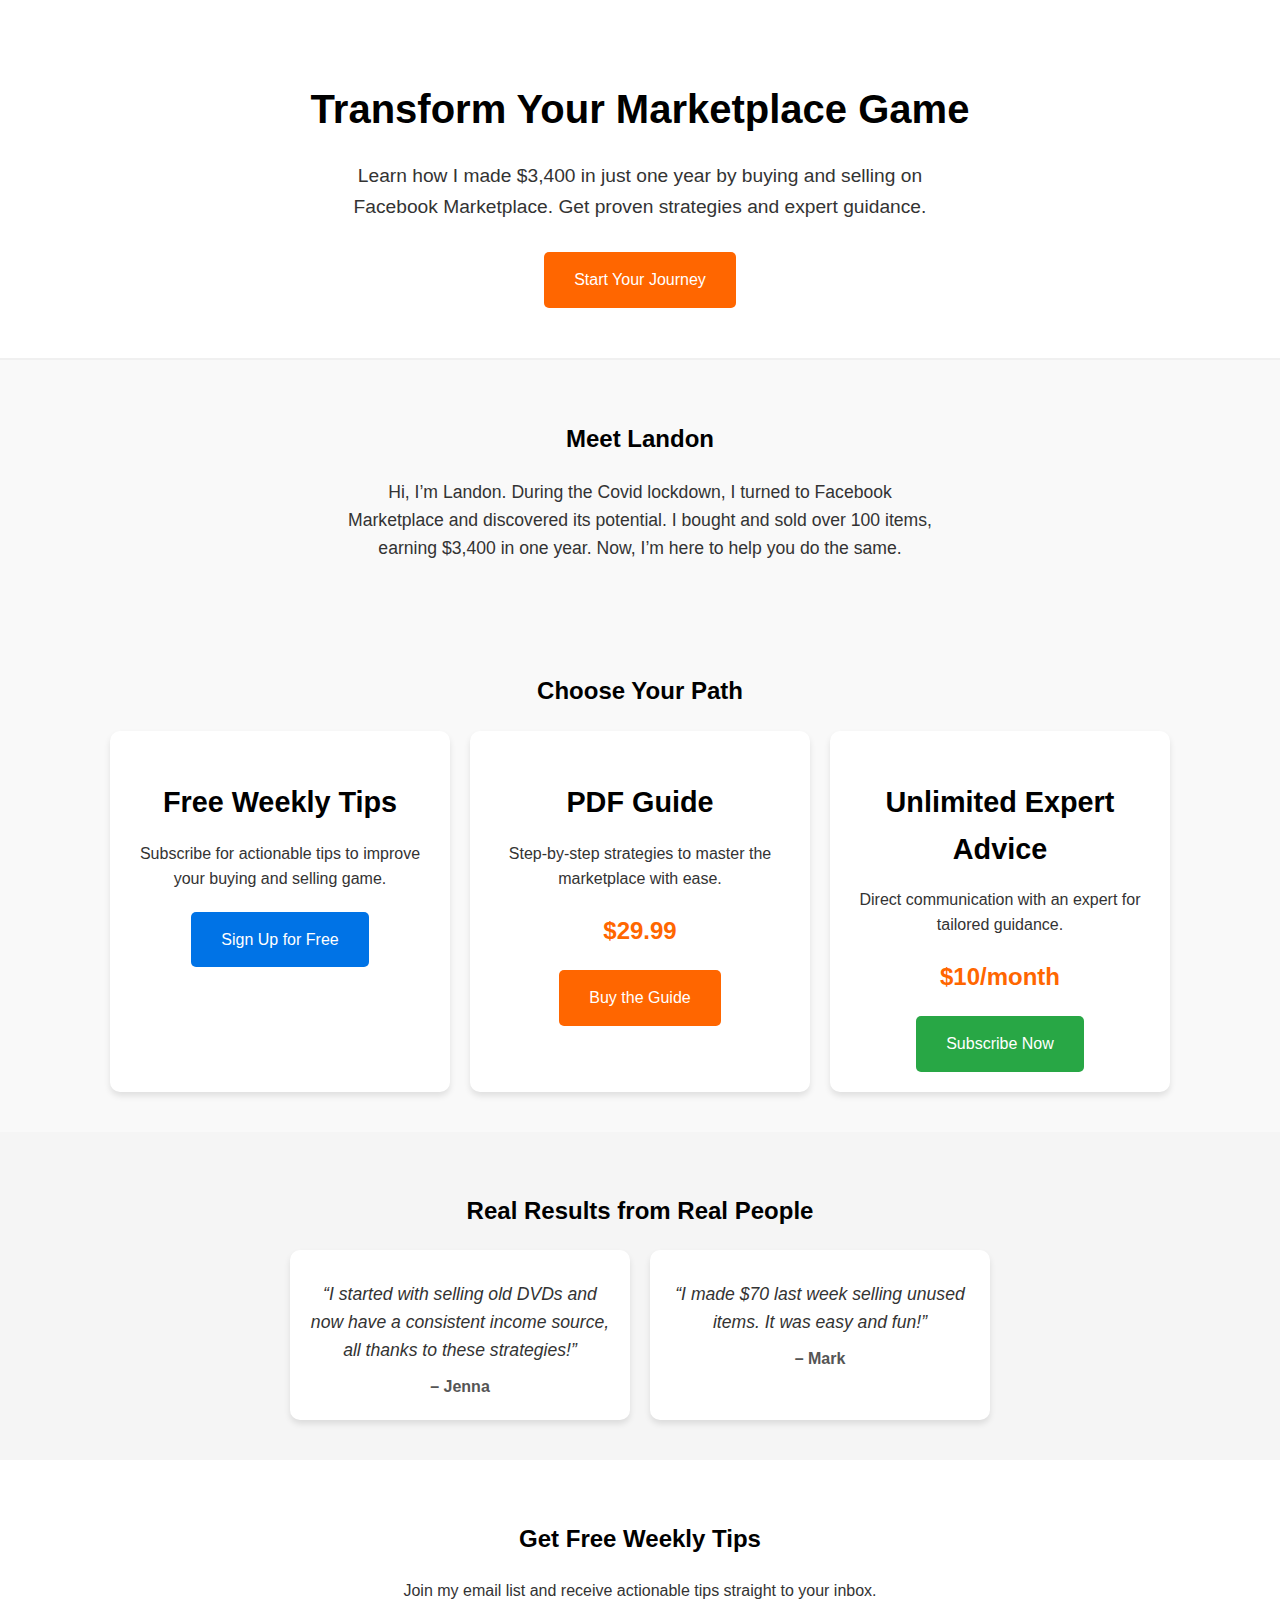
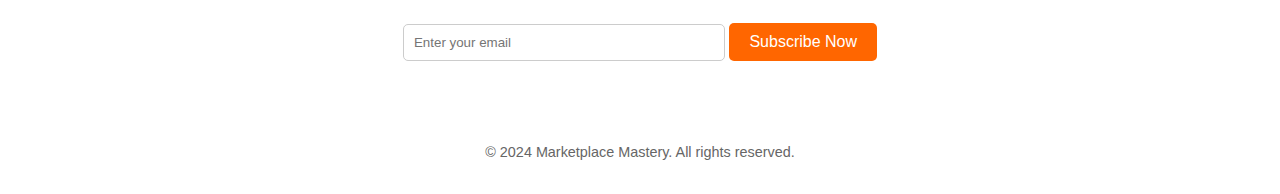
==== index.html @ 11ba4daa "fixed ui" ====
<!DOCTYPE html>
<html lang="en">
<head>
  <meta charset="UTF-8">
  <meta name="viewport" content="width=device-width, initial-scale=1.0">
  <title>Marketplace Mastery</title>
  <link rel="stylesheet" href="styles.css">
</head>
<body>

<!-- Hero Section -->
<header class="hero">
  <div class="hero-content">
    <h1>Transform Your Marketplace Game</h1>
    <p>Learn how I made $3,400 in just one year by buying and selling on Facebook Marketplace. Get proven strategies and expert guidance.</p>
    <div class="cta-buttons">
      <a href="#packages" class="btn primary-btn">Start Your Journey</a>
    </div>
  </div>
</header>

<!-- About Section -->
<section id="about" class="about">
  <h2>Meet Landon</h2>
  <p>Hi, I’m Landon. During the Covid lockdown, I turned to Facebook Marketplace and discovered its potential. I bought and sold over 100 items, earning $3,400 in one year. Now, I’m here to help you do the same.</p>
</section>

<!-- Package Cards Section -->
<section id="packages" class="packages">
  <h2>Choose Your Path</h2>
  <div class="package-cards">
    <div class="package-card">
      <h3>Free Weekly Tips</h3>
      <p>Subscribe for actionable tips to improve your buying and selling game.</p>
      <a href="#email-signup" class="btn secondary-btn">Sign Up for Free</a>
    </div>
    <div class="package-card">
      <h3>PDF Guide</h3>
      <p>Step-by-step strategies to master the marketplace with ease.</p>
      <p class="price">$29.99</p>
      <a href="buy-now.html" class="btn primary-btn">Buy the Guide</a>
    </div>
    <div class="package-card">
      <h3>Unlimited Expert Advice</h3>
      <p>Direct communication with an expert for tailored guidance.</p>
      <p class="price">$10/month</p>
      <a href="subscribe-now.html" class="btn tertiary-btn">Subscribe Now</a>
    </div>
  </div>
</section>

<!-- Testimonials Section -->
<section class="testimonials">
  <h2>Real Results from Real People</h2>
  <div class="testimonial-cards">
    <div class="testimonial-card">
      <p>“I started with selling old DVDs and now have a consistent income source, all thanks to these strategies!”</p>
      <strong>– Jenna</strong>
    </div>
    <div class="testimonial-card">
      <p>“I made $70 last week selling unused items. It was easy and fun!”</p>
      <strong>– Mark</strong>
    </div>
  </div>
</section>

<!-- Email Signup Section -->
<section id="email-signup" class="email-signup">
  <h2>Get Free Weekly Tips</h2>
  <p>Join my email list and receive actionable tips straight to your inbox.</p>
  <form action="https://api.web3forms.com/submit" method="POST">
    <input type="hidden" name="access_key" value="YOUR_ACCESS_KEY">
    <input type="email" name="email" placeholder="Enter your email" required>
    <button type="submit" class="btn primary-btn">Subscribe Now</button>
  </form>
</section>

<!-- Footer -->
<footer>
  <p>&copy; 2024 Marketplace Mastery. All rights reserved.</p>
</footer>

</body>
</html>
---- styles.css ----
/* General Styles */
body {
  font-family: 'Arial', sans-serif;
  margin: 0;
  padding: 0;
  background-color: #f9f9f9;
  color: #333;
  line-height: 1.6;
}

h1, h2, h3 {
  text-align: center;
  color: #000;
}

p {
  text-align: center;
  max-width: 600px;
  margin: 10px auto;
}

/* Hero Section */
.hero {
  background-color: #fff;
  padding: 50px 20px;
  text-align: center;
  border-bottom: 2px solid #f0f0f0;
}

.hero h1 {
  font-size: 2.5em;
  margin-bottom: 20px;
}

.hero p {
  font-size: 1.2em;
  margin-bottom: 30px;
}

.cta-buttons {
  margin-top: 20px;
}

.btn {
  display: inline-block;
  padding: 15px 30px;
  font-size: 1em;
  text-decoration: none;
  border-radius: 5px;
  transition: background-color 0.3s;
}

.primary-btn {
  background-color: #ff6600;
  color: #fff;
}

.primary-btn:hover {
  background-color: #e65c00;
}

.secondary-btn {
  background-color: #0073e6;
  color: #fff;
}

.secondary-btn:hover {
  background-color: #005bb5;
}

.tertiary-btn {
  background-color: #28a745;
  color: #fff;
}

.tertiary-btn:hover {
  background-color: #218838;
}

/* About Section */
.about {
  padding: 40px 20px;
}

.about p {
  font-size: 1.1em;
}

/* Packages Section */
.packages {
  padding: 40px 20px;
}

.package-cards {
  display: flex;
  justify-content: center;
  gap: 20px;
  flex-wrap: wrap;
}

.package-card {
  background-color: #fff;
  padding: 20px;
  border-radius: 10px;
  box-shadow: 0 4px 6px rgba(0, 0, 0, 0.1);
  text-align: center;
  width: 300px;
}

.package-card h3 {
  font-size: 1.8em;
  margin-bottom: 15px;
}

.package-card p {
  font-size: 1em;
  margin-bottom: 20px;
}

.package-card .price {
  font-size: 1.5em;
  font-weight: bold;
  color: #ff6600;
}

/* Testimonials Section */
.testimonials {
  padding: 40px 20px;
  background-color: #f5f5f5;
}

.testimonial-cards {
  display: flex;
  justify-content: center;
  gap: 20px;
  flex-wrap: wrap;
}

.testimonial-card {
  background-color: #fff;
  padding: 20px;
  border-radius: 10px;
  box-shadow: 0 4px 6px rgba(0, 0, 0, 0.1);
  text-align: center;
  width: 300px;
}

.testimonial-card p {
  font-size: 1.1em;
  margin-bottom: 10px;
  font-style: italic;
}

.testimonial-card strong {
  font-size: 1em;
  color: #555;
}

/* Email Signup Section */
.email-signup {
  padding: 40px 20px;
  text-align: center;
  background-color: #fff;
}

.email-signup input {
  padding: 10px;
  width: 300px;
  max-width: 80%;
  margin: 10px 0;
  border: 1px solid #ccc;
  border-radius: 5px;
}

.email-signup button {
  background-color: #ff6600;
  color: #fff;
  padding: 10px 20px;
  border: none;
  border-radius: 5px;
  cursor: pointer;
}

.email-signup button:hover {
  background-color: #e65c00;
}

/* Footer */
footer {
  background-color: #fff;
  padding: 20px;
  text-align: center;
  font-size: 0.9em;
  color: #666;
}
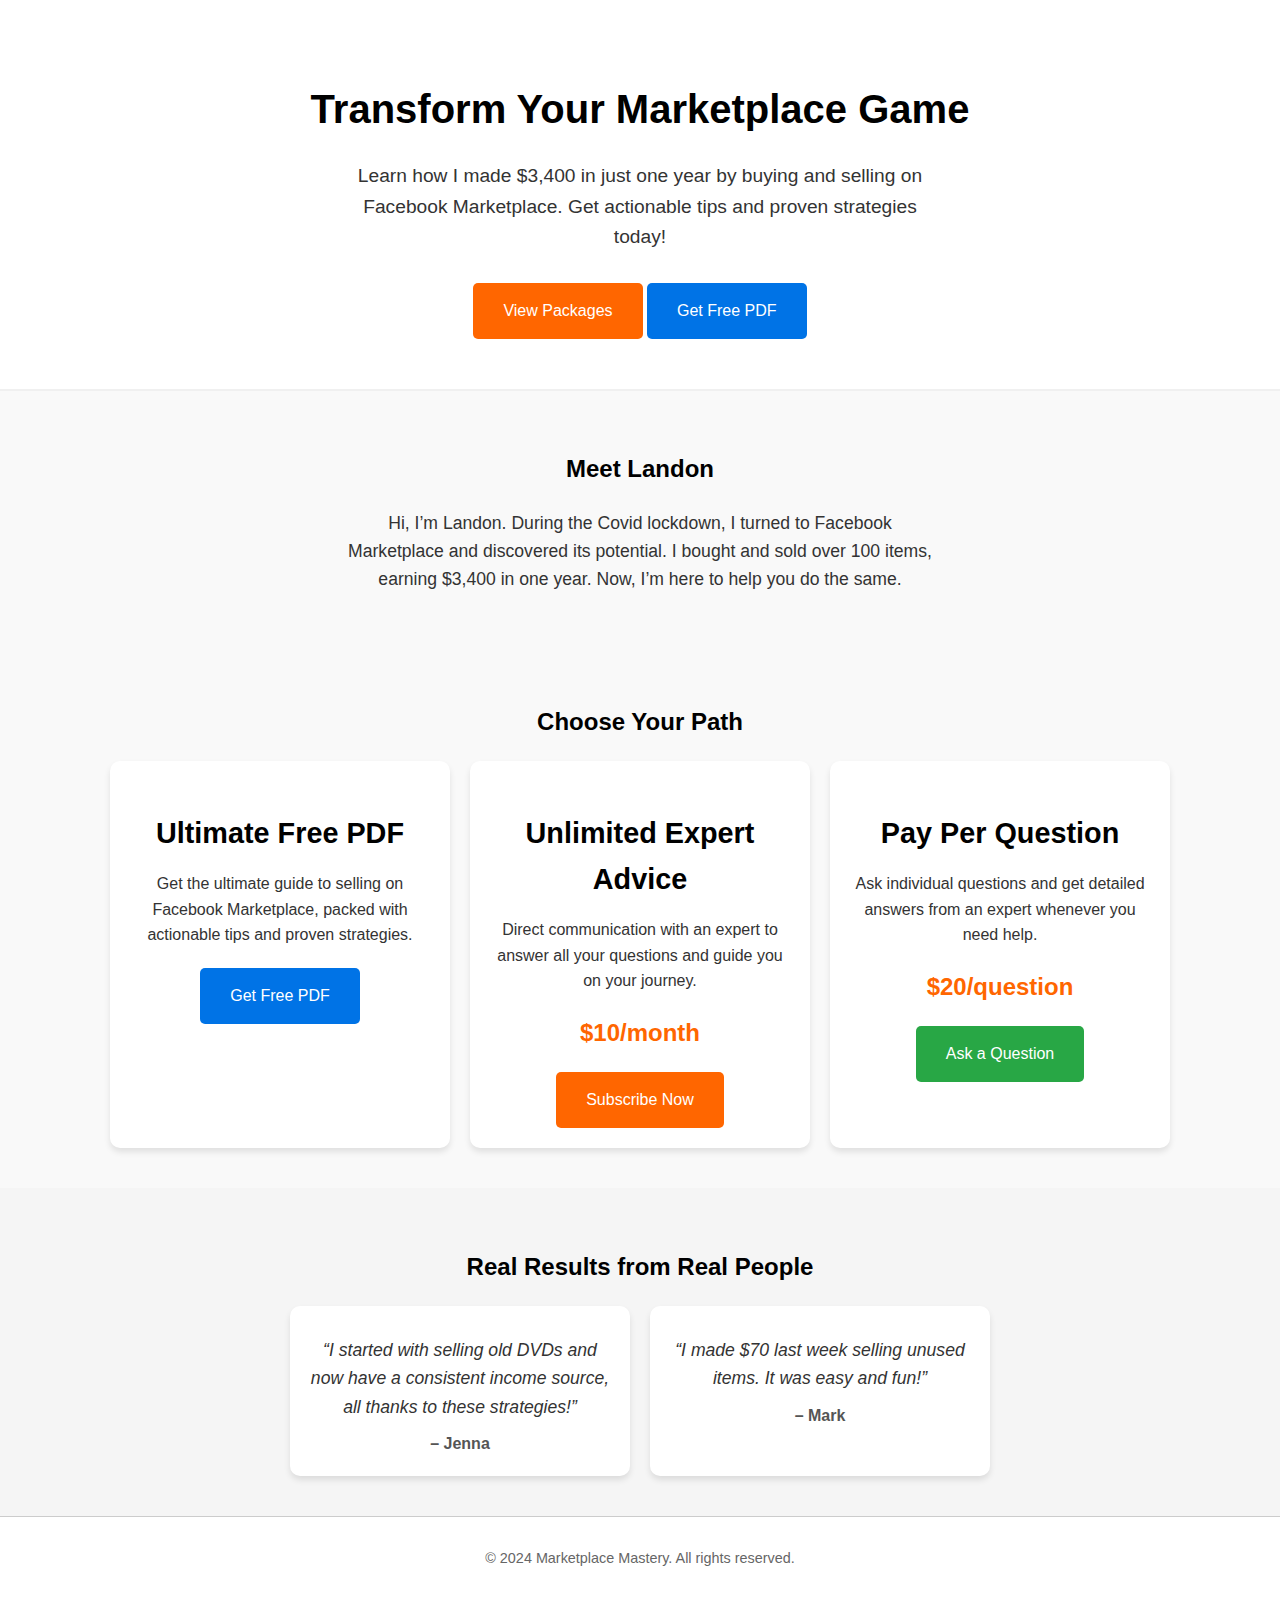
==== commit a593c8c8: "changes made" ====
--- a/index.html
+++ b/index.html
@@ -12,9 +12,10 @@
 <header class="hero">
   <div class="hero-content">
     <h1>Transform Your Marketplace Game</h1>
-    <p>Learn how I made $3,400 in just one year by buying and selling on Facebook Marketplace. Get proven strategies and expert guidance.</p>
+    <p>Learn how I made $3,400 in just one year by buying and selling on Facebook Marketplace. Get actionable tips and proven strategies today!</p>
     <div class="cta-buttons">
-      <a href="#packages" class="btn primary-btn">Start Your Journey</a>
+      <a href="#packages" class="btn primary-btn">View Packages</a>
+      <a href="signup.html" class="btn secondary-btn">Get Free PDF</a>
     </div>
   </div>
 </header>
@@ -29,22 +30,25 @@
 <section id="packages" class="packages">
   <h2>Choose Your Path</h2>
   <div class="package-cards">
+    <!-- Ultimate Free PDF -->
     <div class="package-card">
-      <h3>Free Weekly Tips</h3>
-      <p>Subscribe for actionable tips to improve your buying and selling game.</p>
-      <a href="#email-signup" class="btn secondary-btn">Sign Up for Free</a>
+      <h3>Ultimate Free PDF</h3>
+      <p>Get the ultimate guide to selling on Facebook Marketplace, packed with actionable tips and proven strategies.</p>
+      <a href="signup.html" class="btn secondary-btn">Get Free PDF</a>
     </div>
-    <div class="package-card">
-      <h3>PDF Guide</h3>
-      <p>Step-by-step strategies to master the marketplace with ease.</p>
-      <p class="price">$29.99</p>
-      <a href="buy-now.html" class="btn primary-btn">Buy the Guide</a>
-    </div>
+    <!-- $10/Month Option -->
     <div class="package-card">
       <h3>Unlimited Expert Advice</h3>
-      <p>Direct communication with an expert for tailored guidance.</p>
+      <p>Direct communication with an expert to answer all your questions and guide you on your journey.</p>
       <p class="price">$10/month</p>
-      <a href="subscribe-now.html" class="btn tertiary-btn">Subscribe Now</a>
+      <a href="subscribe-now.html" class="btn primary-btn">Subscribe Now</a>
+    </div>
+    <!-- Pay Per Question -->
+    <div class="package-card">
+      <h3>Pay Per Question</h3>
+      <p>Ask individual questions and get detailed answers from an expert whenever you need help.</p>
+      <p class="price">$20/question</p>
+      <a href="pay-per-question.html" class="btn tertiary-btn">Ask a Question</a>
     </div>
   </div>
 </section>
@@ -64,17 +68,6 @@
   </div>
 </section>
 
-<!-- Email Signup Section -->
-<section id="email-signup" class="email-signup">
-  <h2>Get Free Weekly Tips</h2>
-  <p>Join my email list and receive actionable tips straight to your inbox.</p>
-  <form action="https://api.web3forms.com/submit" method="POST">
-    <input type="hidden" name="access_key" value="YOUR_ACCESS_KEY">
-    <input type="email" name="email" placeholder="Enter your email" required>
-    <button type="submit" class="btn primary-btn">Subscribe Now</button>
-  </form>
-</section>
-
 <!-- Footer -->
 <footer>
   <p>&copy; 2024 Marketplace Mastery. All rights reserved.</p>
--- a/styles.css
+++ b/styles.css
@@ -6,11 +6,14 @@
   background-color: #f9f9f9;
   color: #333;
   line-height: 1.6;
+  display: flex;
+  flex-direction: column;
+  min-height: 100vh; /* Ensures the body stretches to full viewport height */
 }
 
 h1, h2, h3 {
-  text-align: center;
   color: #000;
+  text-align: center;
 }
 
 p {
@@ -156,40 +159,74 @@
   color: #555;
 }
 
-/* Email Signup Section */
-.email-signup {
-  padding: 40px 20px;
-  text-align: center;
-  background-color: #fff;
-}
-
-.email-signup input {
+/* Mailchimp Embed Form Styling */
+#mc_embed_signup {
+  background: #fff;
+  clear: left;
+  font: 14px Helvetica, Arial, sans-serif;
+  width: 100%; /* Let it scale responsively */
+  max-width: 400px; /* Restrict the width */
+  margin: 0 auto; /* Center the form */
+  padding: 20px; /* Add some padding for a neat appearance */
+  border-radius: 8px; /* Rounded corners for modern look */
+  box-shadow: 0 2px 5px rgba(0, 0, 0, 0.1); /* Subtle shadow for depth */
+}
+
+#mc_embed_signup h2 {
+  text-align: center;
+  font-size: 1.5em;
+  margin-bottom: 20px;
+}
+
+#mc_embed_signup .mc-field-group {
+  margin-bottom: 15px;
+}
+
+#mc_embed_signup label {
+  font-weight: bold;
+  display: block;
+  margin-bottom: 5px;
+}
+
+#mc_embed_signup input[type="email"] {
+  width: 100%;
   padding: 10px;
-  width: 300px;
-  max-width: 80%;
-  margin: 10px 0;
   border: 1px solid #ccc;
   border-radius: 5px;
-}
-
-.email-signup button {
+  font-size: 1em;
+}
+
+#mc_embed_signup .button {
+  width: 100%;
   background-color: #ff6600;
-  color: #fff;
-  padding: 10px 20px;
+  color: white;
+  padding: 10px;
+  font-size: 1em;
   border: none;
   border-radius: 5px;
   cursor: pointer;
-}
-
-.email-signup button:hover {
+  text-align: center;
+  transition: background-color 0.3s;
+}
+
+#mc_embed_signup .button:hover {
   background-color: #e65c00;
 }
 
-/* Footer */
+#mc_embed_signup .refferal_badge {
+  display: block;
+  margin: 10px auto;
+  max-width: 200px;
+  height: auto;
+}
+
+/* Footer Styling */
 footer {
-  background-color: #fff;
+  margin-top: auto; /* Pushes the footer to the bottom */
+  background-color: #fff;
+  text-align: center;
   padding: 20px;
-  text-align: center;
   font-size: 0.9em;
   color: #666;
+  border-top: 1px solid #ccc;
 }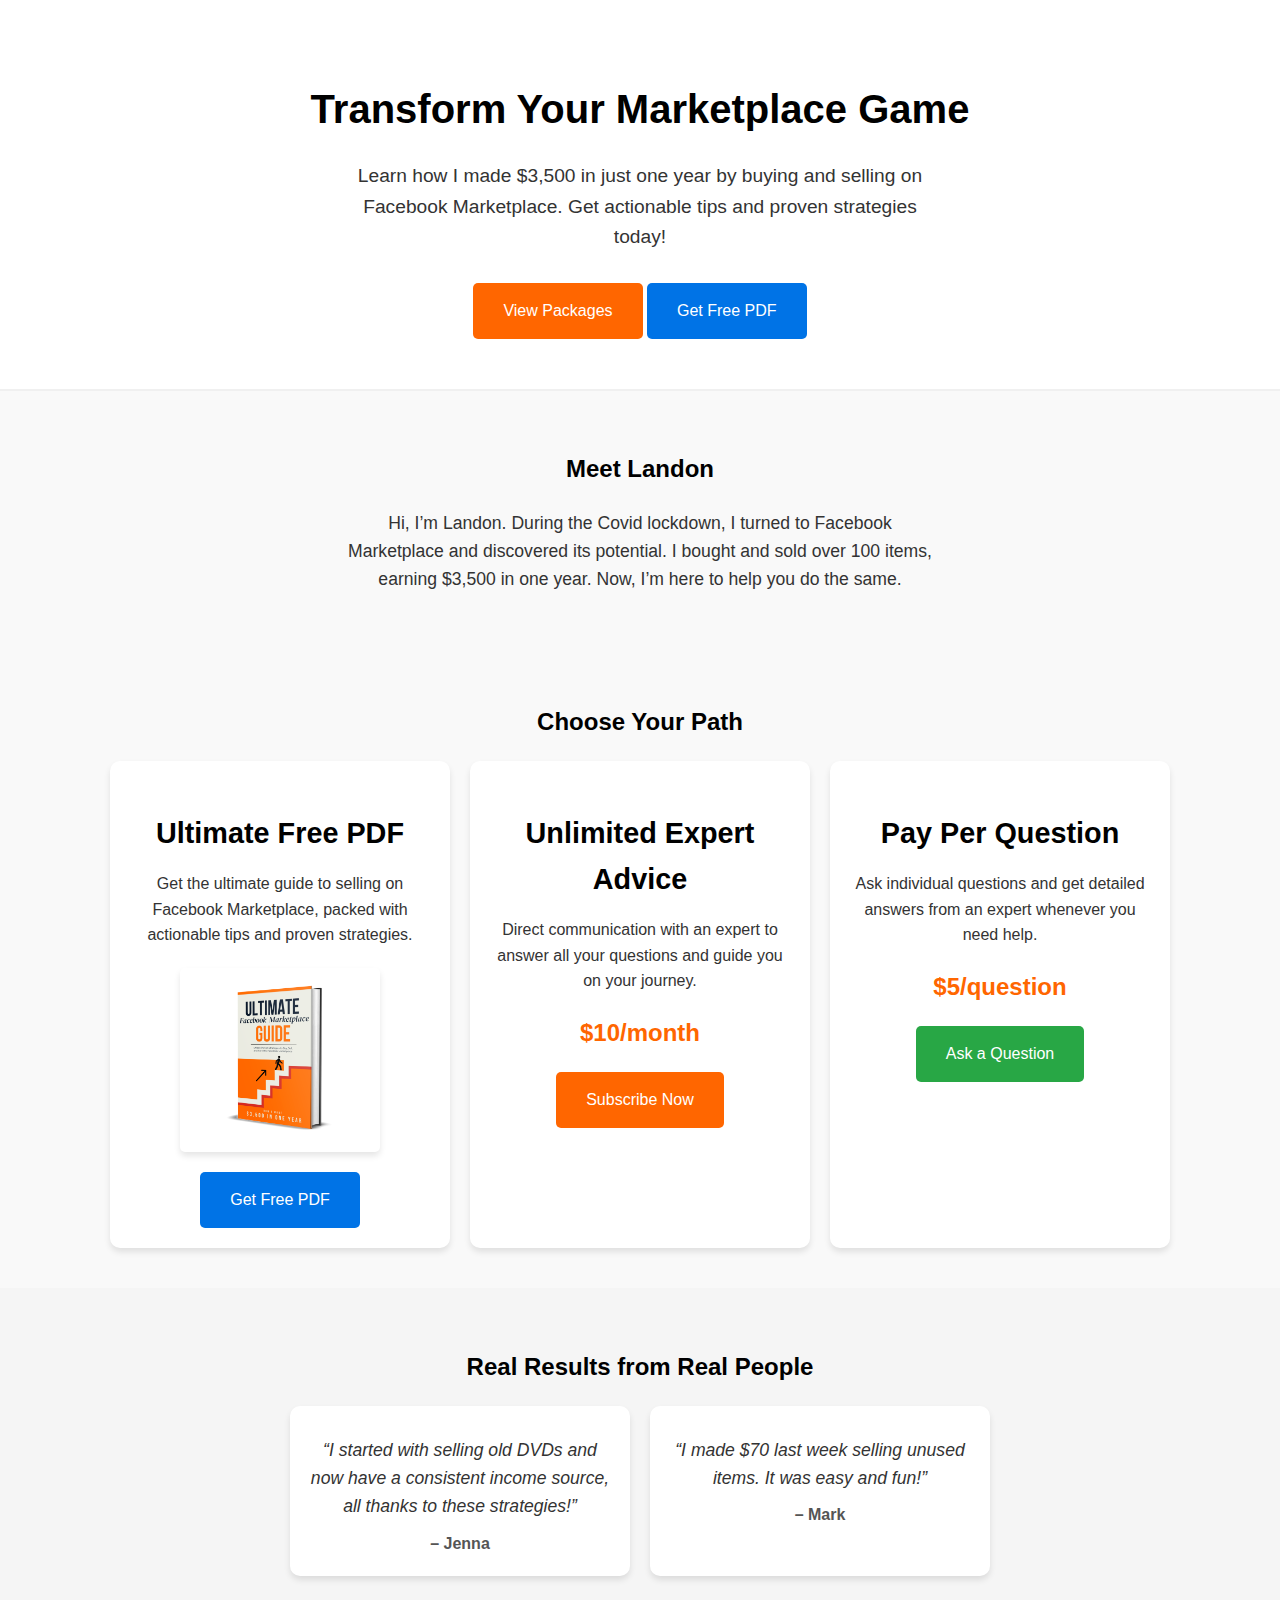
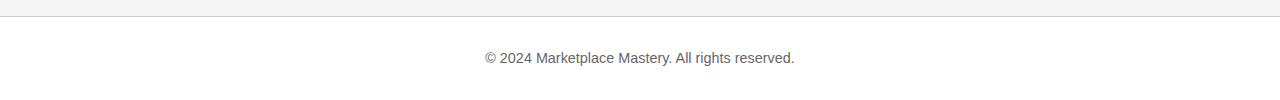
==== commit 9955834a: "added picture fixed ui" ====
--- a/index.html
+++ b/index.html
@@ -12,7 +12,7 @@
 <header class="hero">
   <div class="hero-content">
     <h1>Transform Your Marketplace Game</h1>
-    <p>Learn how I made $3,400 in just one year by buying and selling on Facebook Marketplace. Get actionable tips and proven strategies today!</p>
+    <p>Learn how I made $3,500 in just one year by buying and selling on Facebook Marketplace. Get actionable tips and proven strategies today!</p>
     <div class="cta-buttons">
       <a href="#packages" class="btn primary-btn">View Packages</a>
       <a href="signup.html" class="btn secondary-btn">Get Free PDF</a>
@@ -23,7 +23,7 @@
 <!-- About Section -->
 <section id="about" class="about">
   <h2>Meet Landon</h2>
-  <p>Hi, I’m Landon. During the Covid lockdown, I turned to Facebook Marketplace and discovered its potential. I bought and sold over 100 items, earning $3,400 in one year. Now, I’m here to help you do the same.</p>
+  <p>Hi, I’m Landon. During the Covid lockdown, I turned to Facebook Marketplace and discovered its potential. I bought and sold over 100 items, earning $3,500 in one year. Now, I’m here to help you do the same.</p>
 </section>
 
 <!-- Package Cards Section -->
@@ -34,6 +34,8 @@
     <div class="package-card">
       <h3>Ultimate Free PDF</h3>
       <p>Get the ultimate guide to selling on Facebook Marketplace, packed with actionable tips and proven strategies.</p>
+      <!-- Add the book cover image -->
+      <img src="Assets/BookCover.png" alt="Ultimate Facebook Marketplace Guide" class="pdf-cover">
       <a href="signup.html" class="btn secondary-btn">Get Free PDF</a>
     </div>
     <!-- $10/Month Option -->
@@ -47,7 +49,7 @@
     <div class="package-card">
       <h3>Pay Per Question</h3>
       <p>Ask individual questions and get detailed answers from an expert whenever you need help.</p>
-      <p class="price">$20/question</p>
+      <p class="price">$5/question</p>
       <a href="pay-per-question.html" class="btn tertiary-btn">Ask a Question</a>
     </div>
   </div>
--- a/styles.css
+++ b/styles.css
@@ -126,6 +126,16 @@
   color: #ff6600;
 }
 
+/* PDF Cover Styling */
+.pdf-cover {
+  display: block;
+  margin: 20px auto;
+  max-width: 200px; /* Adjust width for consistency */
+  height: auto;
+  box-shadow: 0 4px 6px rgba(0, 0, 0, 0.1); /* Subtle shadow for depth */
+  border-radius: 5px; /* Optional rounded corners */
+}
+
 /* Testimonials Section */
 .testimonials {
   padding: 40px 20px;
@@ -159,33 +169,74 @@
   color: #555;
 }
 
-/* Mailchimp Embed Form Styling */
+/* Footer Styling */
+footer {
+  margin-top: auto; /* Pushes the footer to the bottom */
+  background-color: #fff;
+  text-align: center;
+  padding: 20px;
+  font-size: 0.9em;
+  color: #666;
+  border-top: 1px solid #ccc;
+}
+
+/* Showcase for Larger PDF Cover */
+.pdf-showcase {
+  display: flex;
+  justify-content: center;
+  align-items: center;
+  padding: 40px 20px;
+  background-color: #f9f9f9; /* Light background for contrast */
+}
+
+.pdf-large-cover {
+  max-width: 400px; /* Large width for emphasis */
+  height: auto;
+  box-shadow: 0 8px 16px rgba(0, 0, 0, 0.2); /* Stronger shadow for depth */
+  border-radius: 10px; /* Smooth corners */
+}
+
+/* Adjust alignment of the form */
+#mc_embed {
+  padding: 40px 20px;
+  text-align: center;
+}
+
+/* Showcase for Larger PDF Cover */
+.pdf-showcase {
+  display: flex;
+  justify-content: center;
+  align-items: center;
+  padding: 40px 20px;
+  background-color: #f9f9f9; /* Light background for contrast */
+}
+
+.pdf-large-cover {
+  max-width: 400px; /* Large width for emphasis */
+  height: auto;
+  box-shadow: 0 8px 16px rgba(0, 0, 0, 0.2); /* Stronger shadow for depth */
+  border-radius: 10px; /* Smooth corners */
+}
+
+/* Mailchimp Form Styling */
+#mc_embed {
+  padding: 40px 20px;
+  text-align: center;
+}
+
 #mc_embed_signup {
   background: #fff;
-  clear: left;
-  font: 14px Helvetica, Arial, sans-serif;
-  width: 100%; /* Let it scale responsively */
-  max-width: 400px; /* Restrict the width */
-  margin: 0 auto; /* Center the form */
-  padding: 20px; /* Add some padding for a neat appearance */
-  border-radius: 8px; /* Rounded corners for modern look */
-  box-shadow: 0 2px 5px rgba(0, 0, 0, 0.1); /* Subtle shadow for depth */
+  padding: 20px;
+  border-radius: 8px;
+  box-shadow: 0 4px 6px rgba(0, 0, 0, 0.1);
+  max-width: 500px;
+  margin: 0 auto;
 }
 
 #mc_embed_signup h2 {
-  text-align: center;
-  font-size: 1.5em;
+  font-size: 1.8em;
   margin-bottom: 20px;
-}
-
-#mc_embed_signup .mc-field-group {
-  margin-bottom: 15px;
-}
-
-#mc_embed_signup label {
-  font-weight: bold;
-  display: block;
-  margin-bottom: 5px;
+  color: #333;
 }
 
 #mc_embed_signup input[type="email"] {
@@ -194,39 +245,20 @@
   border: 1px solid #ccc;
   border-radius: 5px;
   font-size: 1em;
+  margin-bottom: 15px;
 }
 
 #mc_embed_signup .button {
-  width: 100%;
-  background-color: #ff6600;
+  background-color: #0073e6;
   color: white;
-  padding: 10px;
-  font-size: 1em;
   border: none;
+  padding: 10px 20px;
   border-radius: 5px;
+  font-size: 1em;
   cursor: pointer;
-  text-align: center;
   transition: background-color 0.3s;
 }
 
 #mc_embed_signup .button:hover {
-  background-color: #e65c00;
-}
-
-#mc_embed_signup .refferal_badge {
-  display: block;
-  margin: 10px auto;
-  max-width: 200px;
-  height: auto;
-}
-
-/* Footer Styling */
-footer {
-  margin-top: auto; /* Pushes the footer to the bottom */
-  background-color: #fff;
-  text-align: center;
-  padding: 20px;
-  font-size: 0.9em;
-  color: #666;
-  border-top: 1px solid #ccc;
+  background-color: #005bb5;
 }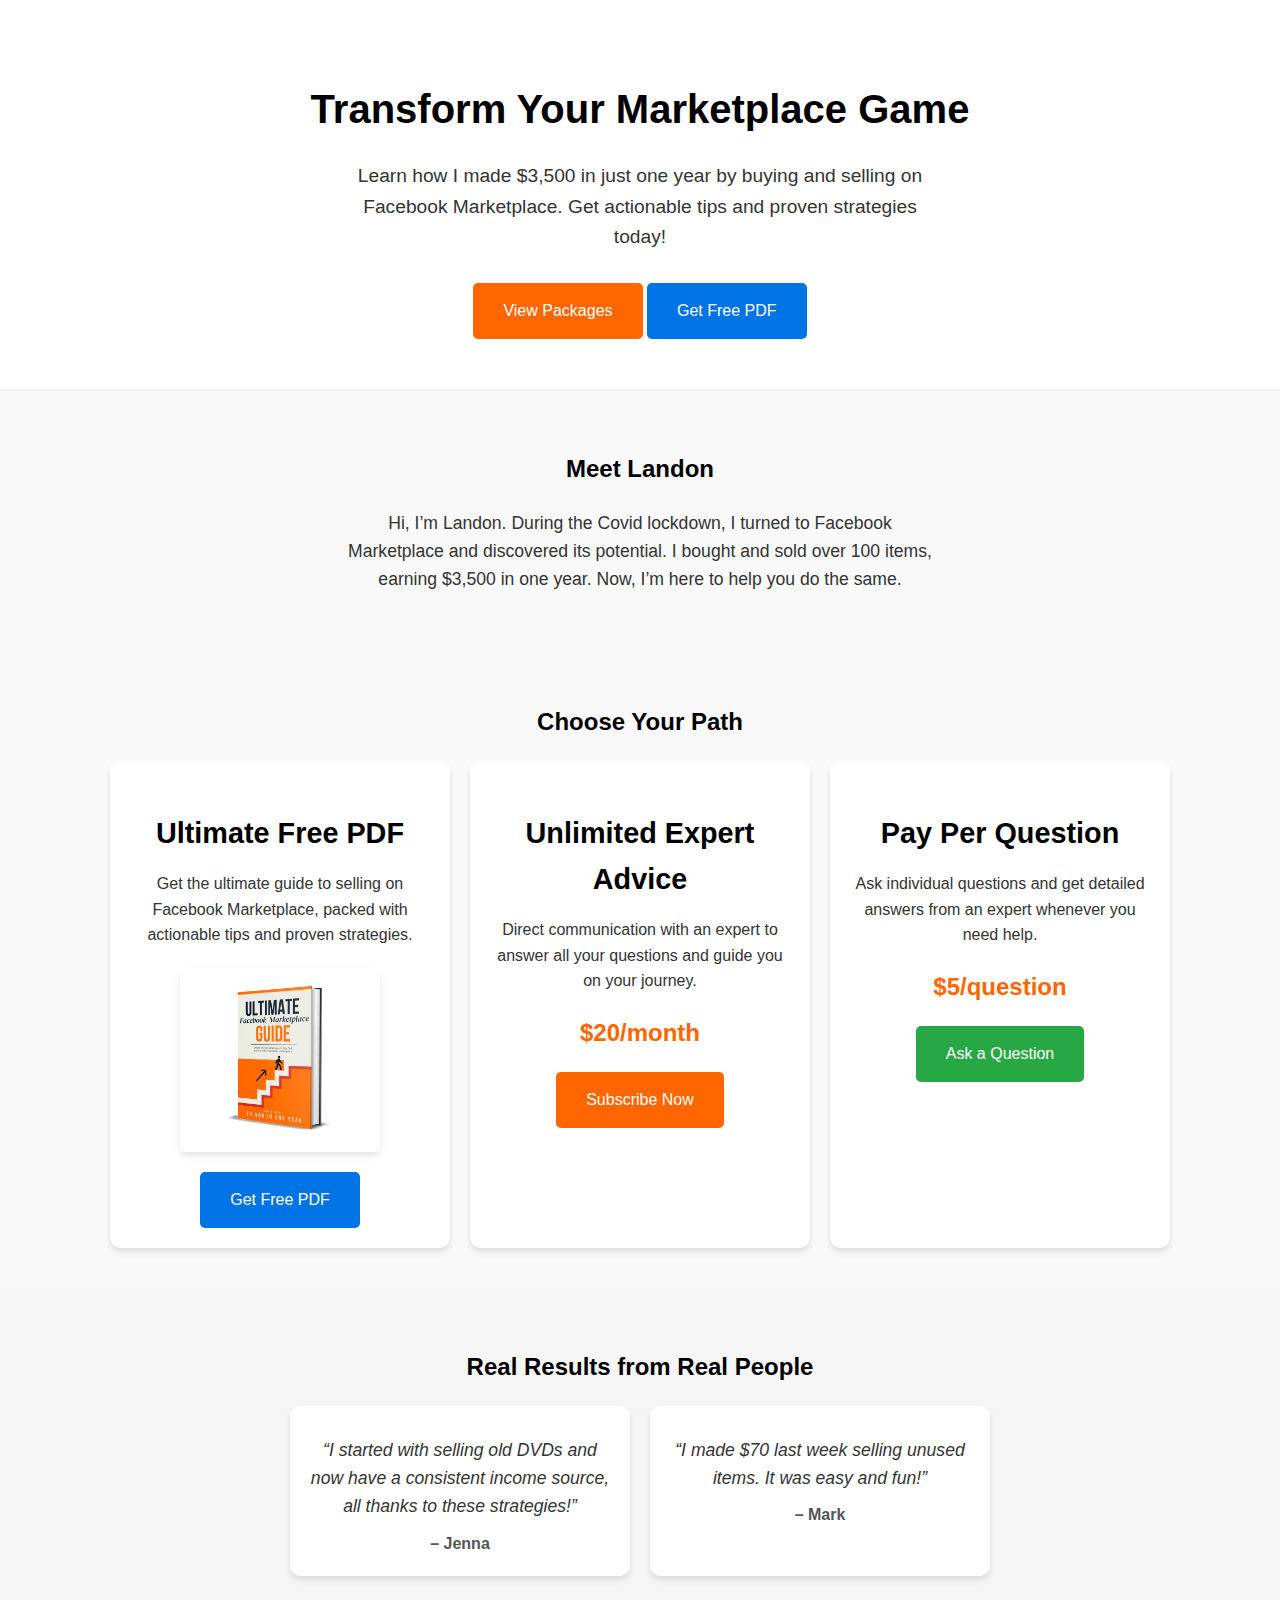
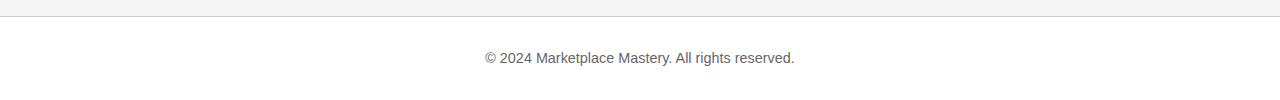
==== commit 2b7ee2f4: "$20 for sub" ====
--- a/index.html
+++ b/index.html
@@ -38,11 +38,11 @@
       <img src="Assets/BookCover.png" alt="Ultimate Facebook Marketplace Guide" class="pdf-cover">
       <a href="signup.html" class="btn secondary-btn">Get Free PDF</a>
     </div>
-    <!-- $10/Month Option -->
+    <!-- $20/Month Option -->
     <div class="package-card">
       <h3>Unlimited Expert Advice</h3>
       <p>Direct communication with an expert to answer all your questions and guide you on your journey.</p>
-      <p class="price">$10/month</p>
+      <p class="price">$20/month</p>
       <a href="subscribe-now.html" class="btn primary-btn">Subscribe Now</a>
     </div>
     <!-- Pay Per Question -->
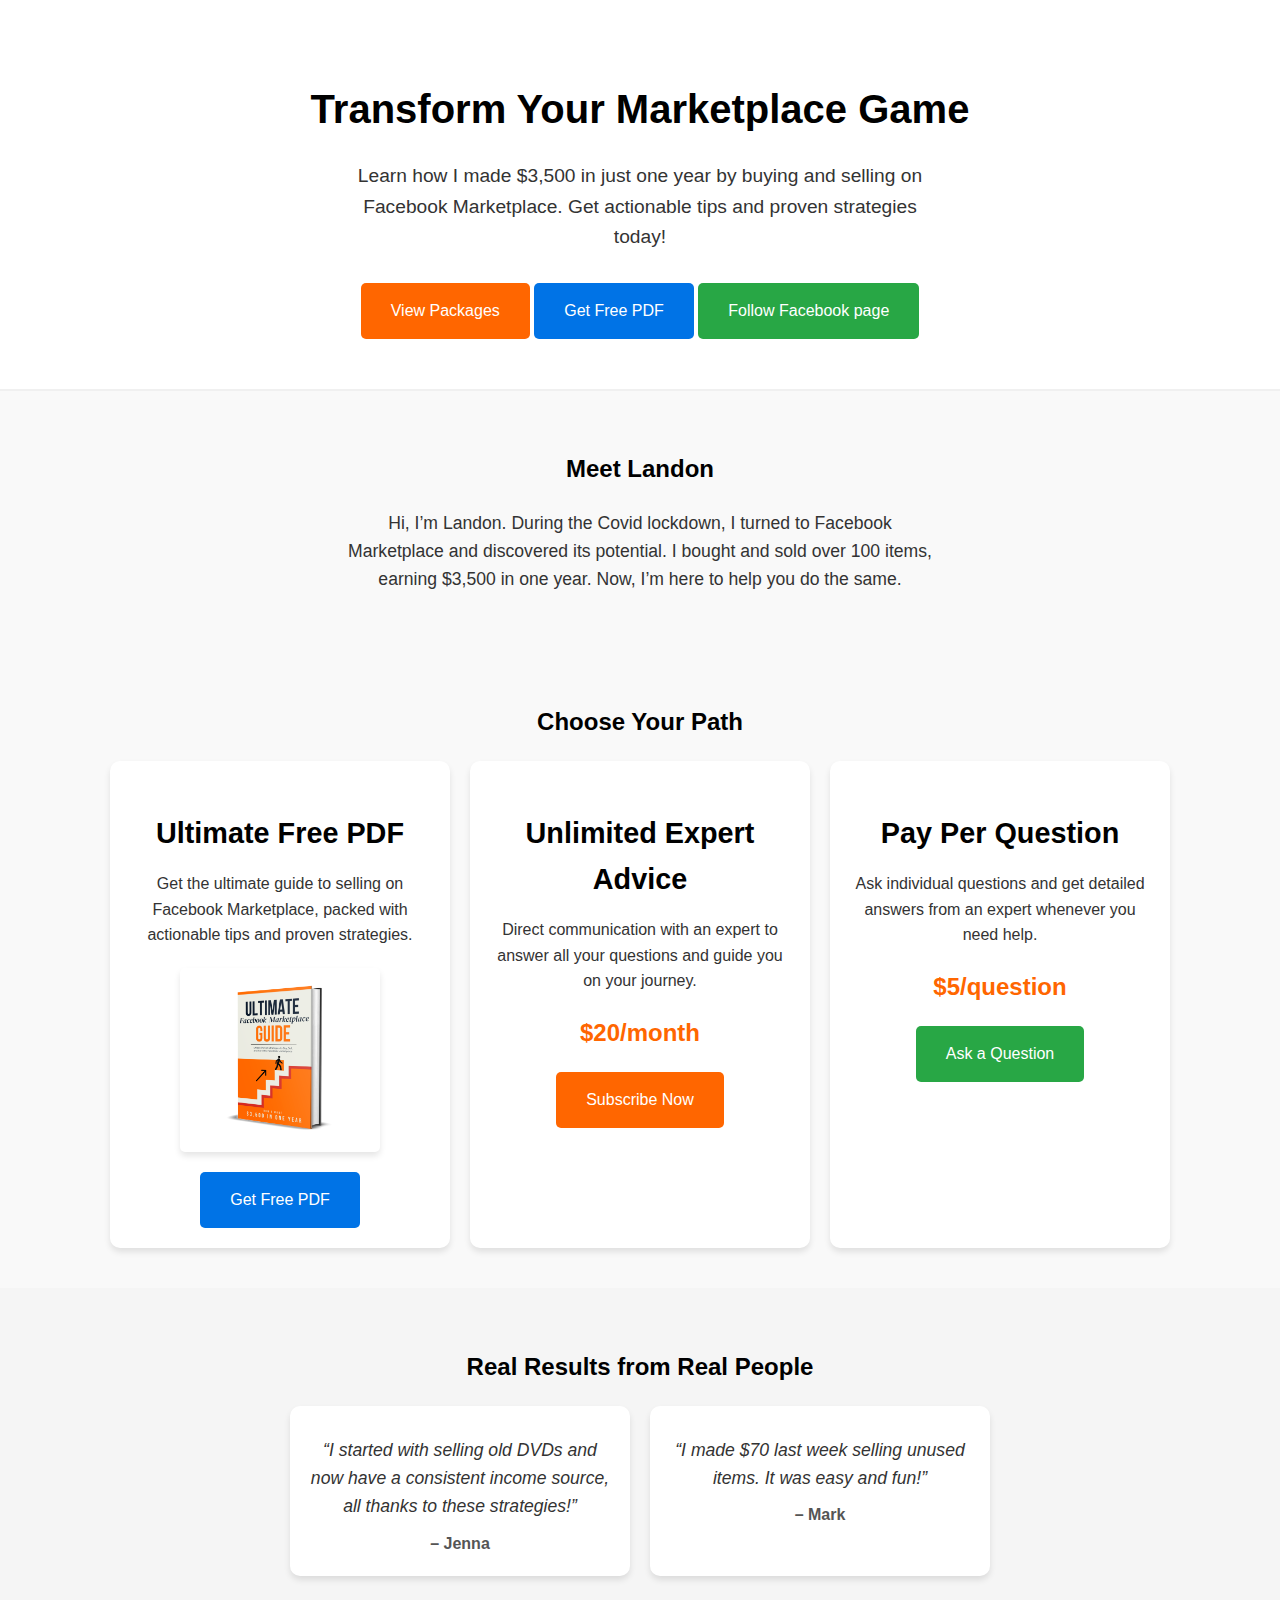
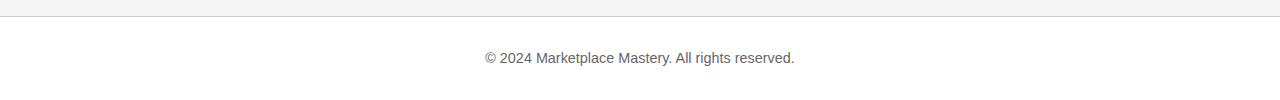
==== commit b393879c: "added facebook page" ====
--- a/index.html
+++ b/index.html
@@ -16,6 +16,7 @@
     <div class="cta-buttons">
       <a href="#packages" class="btn primary-btn">View Packages</a>
       <a href="signup.html" class="btn secondary-btn">Get Free PDF</a>
+      <a href="https://www.facebook.com/HowToSellOnTheMarketplace" class="btn tertiary-btn" target="_blank">Follow Facebook page</a>
     </div>
   </div>
 </header>
@@ -43,14 +44,14 @@
       <h3>Unlimited Expert Advice</h3>
       <p>Direct communication with an expert to answer all your questions and guide you on your journey.</p>
       <p class="price">$20/month</p>
-      <a href="subscribe-now.html" class="btn primary-btn">Subscribe Now</a>
+      <a href="https://buy.stripe.com/aEUdSs2fX0PodPO000" class="btn primary-btn" target="_blank">Subscribe Now</a>
     </div>
     <!-- Pay Per Question -->
     <div class="package-card">
       <h3>Pay Per Question</h3>
       <p>Ask individual questions and get detailed answers from an expert whenever you need help.</p>
       <p class="price">$5/question</p>
-      <a href="pay-per-question.html" class="btn tertiary-btn">Ask a Question</a>
+      <a href="https://buy.stripe.com/7sIbKkdYFapYaDCbIJ" class="btn tertiary-btn" target="_blank">Ask a Question</a>
     </div>
   </div>
 </section>
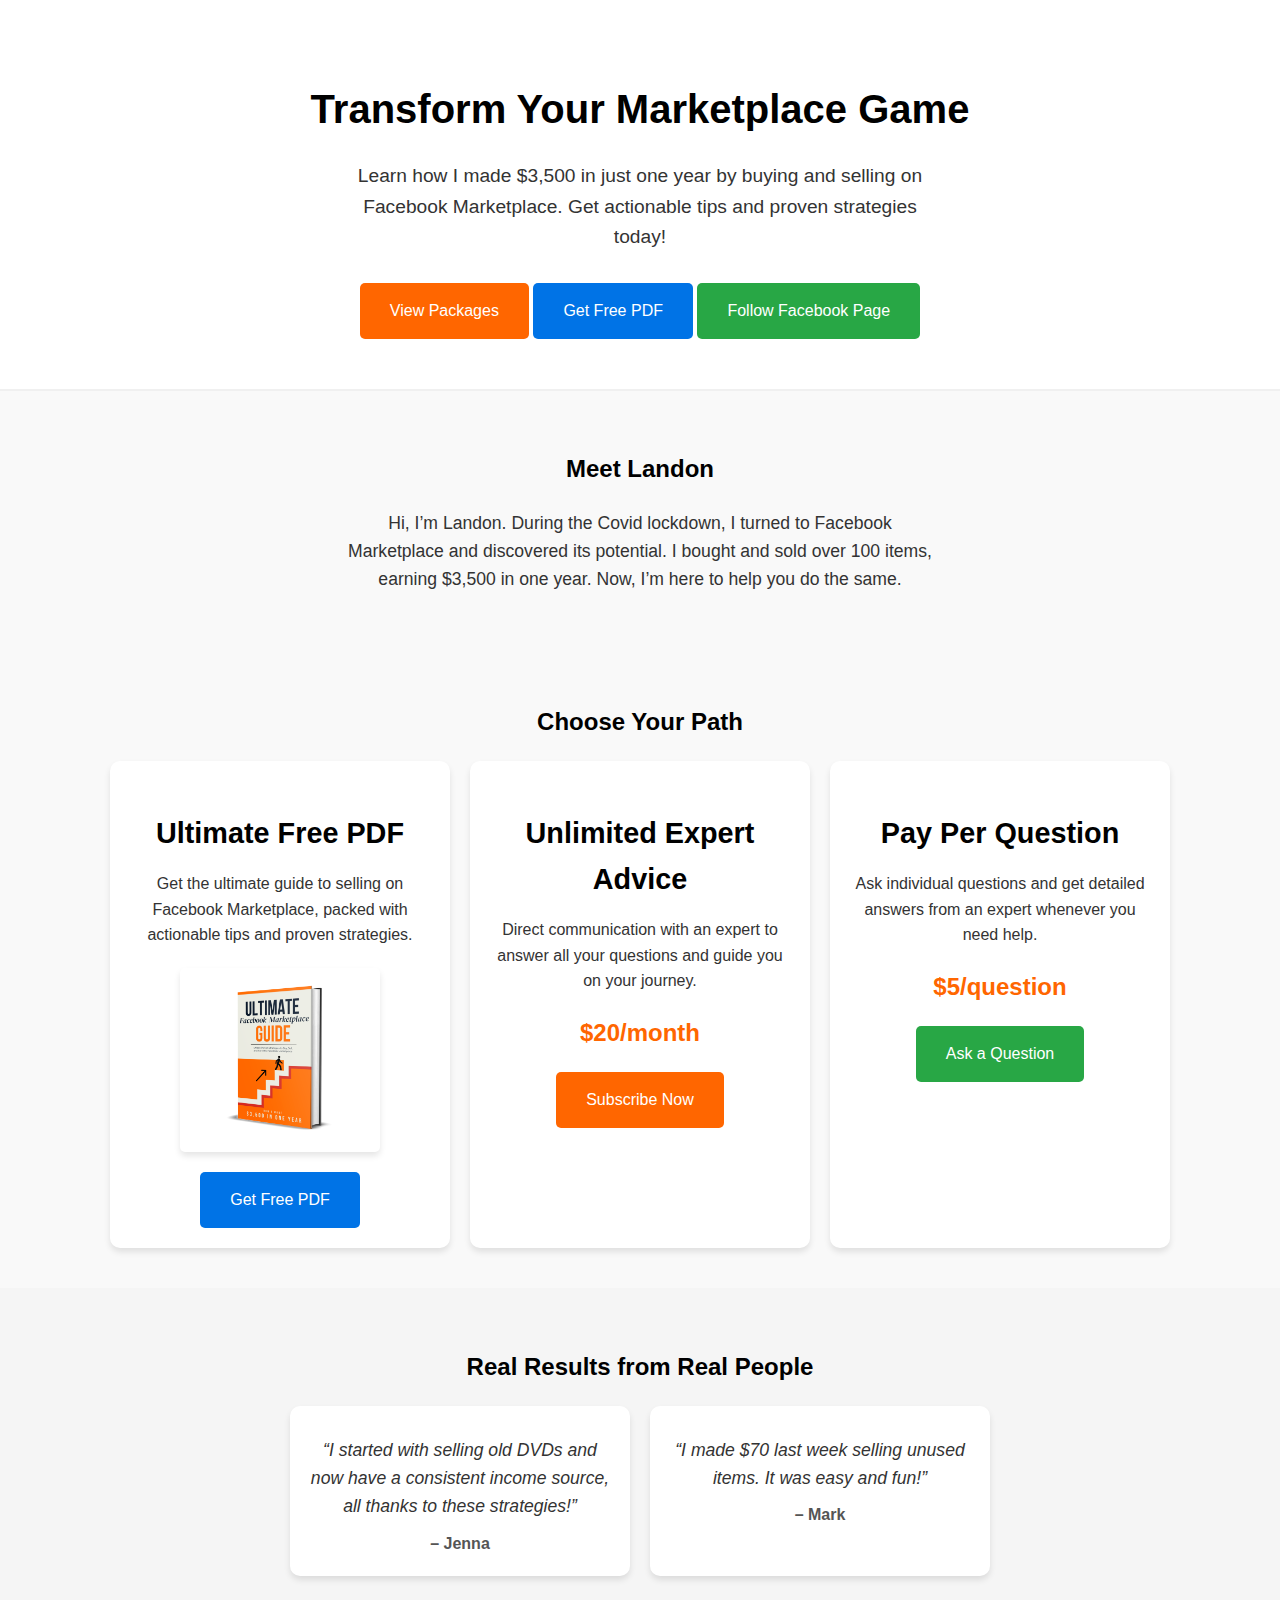
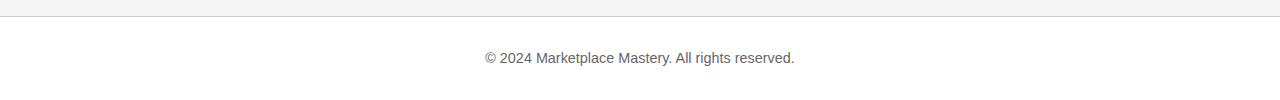
==== commit c1dd8b54: "edit" ====
--- a/index.html
+++ b/index.html
@@ -16,7 +16,7 @@
     <div class="cta-buttons">
       <a href="#packages" class="btn primary-btn">View Packages</a>
       <a href="signup.html" class="btn secondary-btn">Get Free PDF</a>
-      <a href="https://www.facebook.com/HowToSellOnTheMarketplace" class="btn tertiary-btn" target="_blank">Follow Facebook page</a>
+      <a href="https://www.facebook.com/HowToSellOnTheMarketplace" class="btn tertiary-btn" target="_blank">Follow Facebook Page</a>
     </div>
   </div>
 </header>
